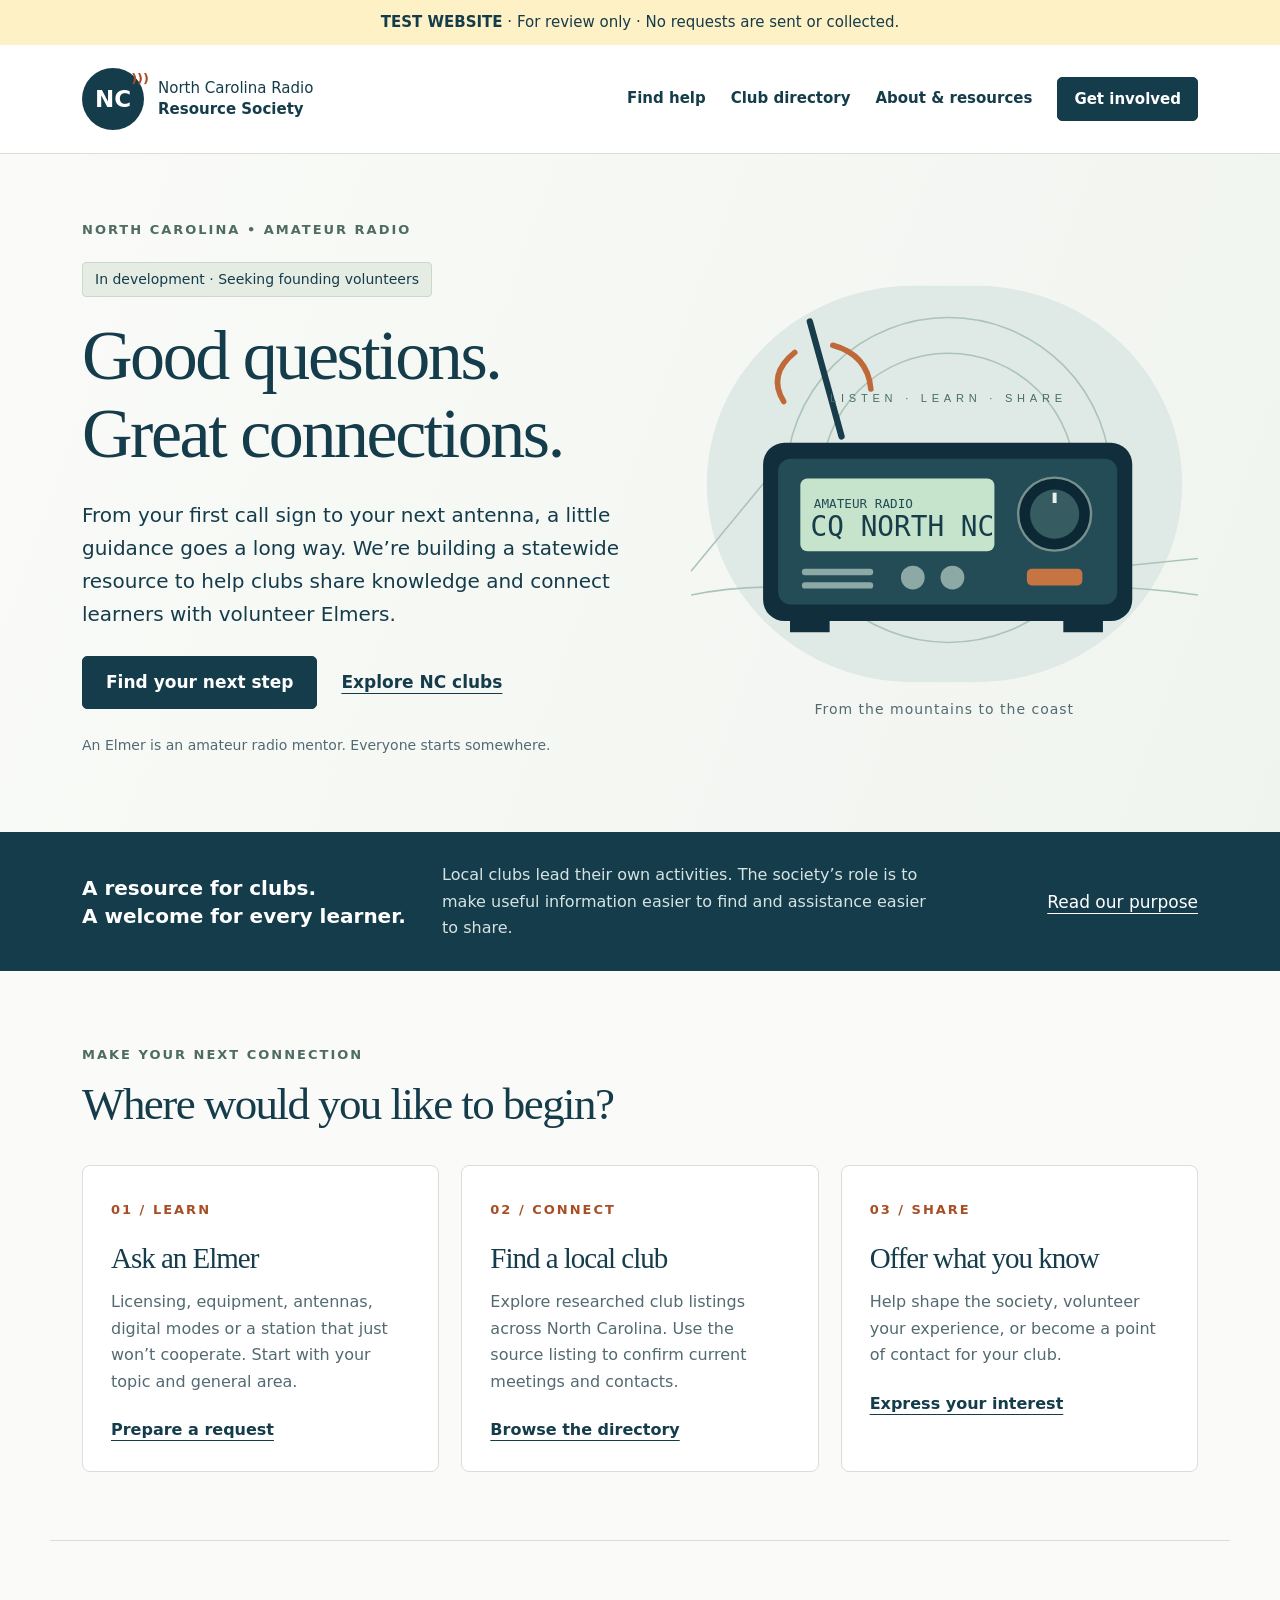
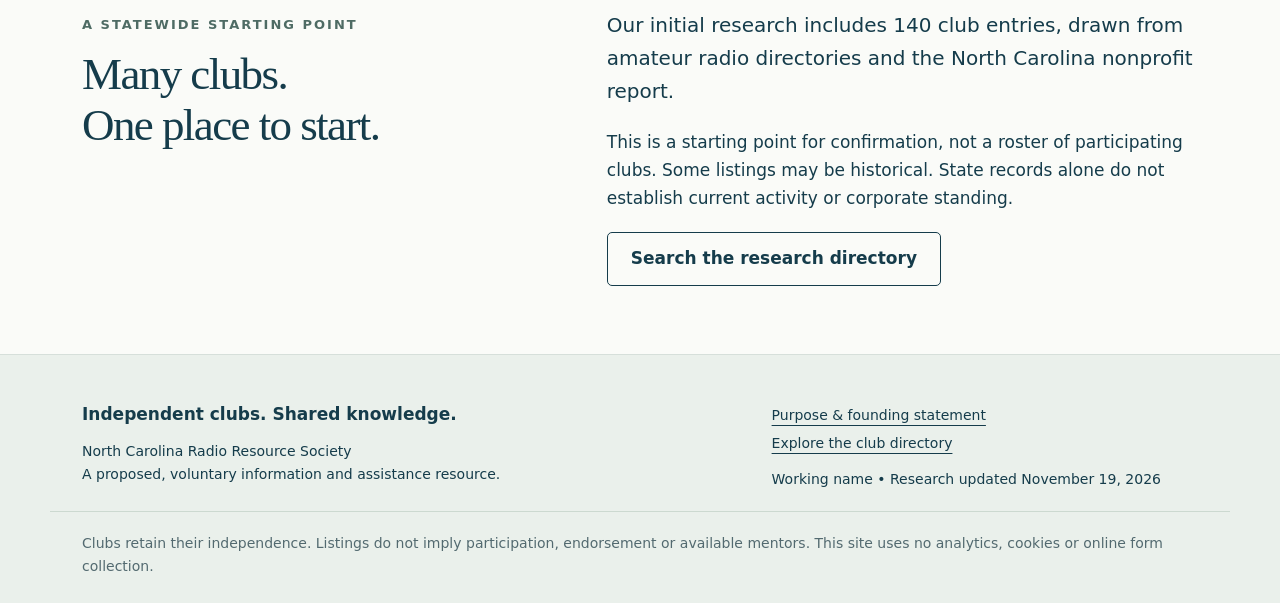
==== index.html @ 80abc83a "Add NCRRS test website with public research directory" ====
<!doctype html><html lang="en"><head><meta charset="utf-8"><meta name="viewport" content="width=device-width, initial-scale=1"><meta name="robots" content="noindex, nofollow"><meta name="description" content="A proposed statewide resource connecting North Carolina amateur radio clubs, learners and volunteer Elmers."><title>Shared knowledge across North Carolina | NCRRS</title><link rel="icon" href="mark.svg" type="image/svg+xml"><link rel="stylesheet" href="style.css"></head><body><aside style="background:#fff1c6;color:#153c4b;text-align:center;padding:10px 20px;font-size:15px" aria-label="Test site notice"><strong>TEST WEBSITE</strong> · For review only · No requests are sent or collected.</aside><a class="skip" href="#main">Skip to content</a><header><div class="wrap nav"><a class="brand" href="index.html"><span class="brand-icon" aria-hidden="true">NC<span>)))</span></span><span>North Carolina Radio<br><b>Resource Society</b></span></a><nav aria-label="Main navigation"><a href="help.html">Find help</a><a href="directory.html">Club directory</a><a href="about.html">About &amp; resources</a><a class="button small" href="help.html#prepare">Get involved</a></nav></div></header><main id="main"><section class="hero"><div class="wrap hero-grid"><div><span class="eyebrow">NORTH CAROLINA • AMATEUR RADIO</span><p class="status">In development · Seeking founding volunteers</p><h1>Good questions.<br>Great connections.</h1><p class="lead">From your first call sign to your next antenna, a little guidance goes a long way. We’re building a statewide resource to help clubs share knowledge and connect learners with volunteer Elmers.</p><div class="actions"><a class="button" href="help.html">Find your next step</a><a class="text-link" href="directory.html">Explore NC clubs</a></div><p class="muted">An Elmer is an amateur radio mentor. Everyone starts somewhere.</p></div><div class="art"><img src="radio.svg" alt="Illustration of an amateur radio with signal lines stretching from mountains to coast"><span class="art-caption">From the mountains to the coast</span></div></div></section><section class="band"><div class="wrap band-grid"><strong>A resource for clubs.<br>A welcome for every learner.</strong><p>Local clubs lead their own activities. The society’s role is to make useful information easier to find and assistance easier to share.</p><a href="about.html">Read our purpose</a></div></section><section class="wrap section"><span class="eyebrow">MAKE YOUR NEXT CONNECTION</span><h2>Where would you like to begin?</h2><div class="cards"><article class="card"><span class="number">01 / LEARN</span><h3>Ask an Elmer</h3><p>Licensing, equipment, antennas, digital modes or a station that just won’t cooperate. Start with your topic and general area.</p><a href="help.html">Prepare a request</a></article><article class="card"><span class="number">02 / CONNECT</span><h3>Find a local club</h3><p>Explore researched club listings across North Carolina. Use the source listing to confirm current meetings and contacts.</p><a href="directory.html">Browse the directory</a></article><article class="card"><span class="number">03 / SHARE</span><h3>Offer what you know</h3><p>Help shape the society, volunteer your experience, or become a point of contact for your club.</p><a href="help.html?interest=volunteer#prepare">Express your interest</a></article></div></section><section class="wrap section split"><div><span class="eyebrow">A STATEWIDE STARTING POINT</span><h2>Many clubs.<br>One place to start.</h2></div><div><p class="lead">Our initial research includes 140 club entries, drawn from amateur radio directories and the North Carolina nonprofit report.</p><p>This is a starting point for confirmation, not a roster of participating clubs. Some listings may be historical. State records alone do not establish current activity or corporate standing.</p><a class="button secondary" href="directory.html">Search the research directory</a></div></section></main><footer><div class="wrap footer-grid"><div><strong>Independent clubs. Shared knowledge.</strong><p>North Carolina Radio Resource Society<br>A proposed, voluntary information and assistance resource.</p></div><div><a href="about.html">Purpose &amp; founding statement</a><br><a href="directory.html">Explore the club directory</a><p>Working name • Research updated November 19, 2026</p></div></div><div class="wrap fine">Clubs retain their independence. Listings do not imply participation, endorsement or available mentors. This site uses no analytics, cookies or online form collection.</div></footer><script src="config.js"></script><script src="clubs.js"></script><script src="app.js"></script></body></html>
---- style.css ----
:root{--ink:#153c4b;--muted:#536a70;--paper:#fafbf8;--line:#d6dfda;--accent:#a84e25;--pale:#edf2ec}*{box-sizing:border-box}html{scroll-behavior:smooth}body{margin:0;background:var(--paper);color:var(--ink);font:17px/1.65 system-ui,-apple-system,BlinkMacSystemFont,"Segoe UI",sans-serif}a{color:var(--ink);text-underline-offset:5px}a:hover{color:var(--accent)}button,input,select,textarea{font:inherit}button,a,input,select,textarea{touch-action:manipulation}:focus-visible{outline:3px solid #c27336;outline-offset:4px}.wrap{max-width:1180px;margin:auto;padding:0 32px}header{background:#fff;border-bottom:1px solid var(--line)}.nav{display:flex;align-items:center;justify-content:space-between;min-height:108px;gap:24px}.brand{display:flex;align-items:center;gap:14px;text-decoration:none;font-size:15px;line-height:1.4}.brand-icon{background:var(--ink);color:white;width:62px;height:62px;display:grid;place-content:center;font-size:23px;font-weight:800;border-radius:50%;position:relative}.brand-icon span{position:absolute;top:2px;right:-5px;font-size:13px;color:var(--accent)}nav{display:flex;gap:25px;align-items:center}nav>a{font-size:15px;font-weight:600;text-decoration:none}.button{display:inline-block;border:1px solid var(--ink);background:var(--ink);color:white;padding:13px 23px;border-radius:5px;font-weight:650;text-decoration:none;cursor:pointer;line-height:1.5}.button:hover{background:#286175;color:white}.button.small{padding:10px 16px}.button.secondary{background:transparent;color:var(--ink)}.button.secondary:hover{background:var(--pale)}h1,h2,h3{font-family:Georgia,"Times New Roman",serif;font-weight:400;line-height:1.12;letter-spacing:-.035em}h1{font-size:clamp(42px,5.5vw,70px);margin:20px 0 25px}h2{font-size:clamp(32px,4vw,45px);margin:12px 0 28px}h3{font-size:29px;margin:20px 0 15px}p{margin:0 0 20px}.lead{font-size:20px;line-height:1.65}.narrow{max-width:780px}.muted,.fine{color:var(--muted);font-size:14px}.eyebrow{font-size:13px;letter-spacing:2px;font-weight:750;color:#4e6b64}.hero{padding:60px 0 55px;background:linear-gradient(110deg,#fafbf8,#f0f4ef)}.hero-grid{display:grid;grid-template-columns:1.15fr 1fr;gap:25px;align-items:center}.status{display:table;background:#e5ece3;border:1px solid #cbd9c8;padding:5px 12px;border-radius:4px;margin:20px 0 0;font-size:14px}.actions{display:flex;align-items:center;gap:24px;flex-wrap:wrap;margin:25px 0}.text-link{font-weight:650}.art img{width:100%;display:block}.art-caption{display:block;text-align:center;font-size:14px;color:var(--muted);letter-spacing:1px}.band{background:var(--ink);color:white;padding:30px 0}.band-grid{display:grid;grid-template-columns:1fr 1.5fr .7fr;gap:30px;align-items:center}.band strong{font-size:20px;line-height:1.4}.band p{margin:0;font-size:16px;color:#d6e3e3}.band a{color:#fff;justify-self:end}.section{padding-top:68px;padding-bottom:68px}.cards{display:grid;grid-template-columns:repeat(3,1fr);gap:22px;margin-top:35px}.card{padding:28px;border:1px solid var(--line);border-radius:8px;background:white}.card p{color:var(--muted);font-size:16px}.card a{font-size:16px;font-weight:600}.number{font-size:13px;letter-spacing:2px;color:var(--accent);font-weight:700}.split{display:grid;grid-template-columns:1fr 1.3fr;gap:70px}.split.section{border-top:1px solid var(--line)}.notice{padding:24px 28px;background:#eef1e8;border-left:4px solid #ad7444;font-size:16px;margin:30px 0}.notice h2{font-size:32px}.notice p:last-child{margin-bottom:0}.filters{display:grid;grid-template-columns:2fr 1fr 1fr;gap:18px;padding-top:12px}label{display:block;font-size:15px;font-weight:650;margin:18px 0 8px}label span{font-weight:400;color:var(--muted)}input,select,textarea{width:100%;padding:12px;border:1px solid #9cafab;border-radius:4px;background:white;color:var(--ink)}textarea{resize:vertical}form{background:white;border:1px solid var(--line);border-radius:8px;padding:12px 28px 28px}form .button{margin-top:20px}form .actions .button{margin-top:0}form .muted{margin-top:12px}.results-heading{display:flex;align-items:center;justify-content:space-between;margin:25px 0 15px}.results-heading p{margin:0}.plain{background:none;border:none;color:var(--ink);padding:5px 0;text-decoration:underline;text-underline-offset:5px;cursor:pointer}.club-list{display:grid;grid-template-columns:1fr 1fr;gap:16px}.club{padding:24px;background:#fff;border:1px solid var(--line);border-radius:6px}.club h2{font-size:25px;margin:0 0 12px;line-height:1.25}.club p{font-size:15px;margin:8px 0}.badge{display:inline-block;font-size:13px;padding:3px 9px;border-radius:3px;background:#e5eee7;color:#28583e}.badge.unknown{background:#fff1c6;color:#624a15}.source-link{font-size:15px}.empty{padding:30px;border:1px solid var(--line);grid-column:1/-1}.club-list+.muted{margin-top:28px}footer{background:#eaf0eb;padding:45px 0 25px;border-top:1px solid var(--line)}.footer-grid{display:grid;grid-template-columns:1.5fr 1fr;gap:50px}.footer-grid p{font-size:14px;margin-top:12px}.footer-grid a{font-size:14px}.fine{padding-top:20px;border-top:1px solid #ccd9d0}.skip{position:absolute;left:15px;top:-100px;z-index:10;background:white;padding:15px}.skip:focus{top:10px}[hidden]{display:none!important}#prepare{scroll-margin-top:25px}#copy-status{font-size:15px;color:#31593d}
@media(max-width:900px){.nav{flex-wrap:wrap;padding-top:20px;padding-bottom:20px}nav{gap:20px;flex-wrap:wrap}.hero-grid{grid-template-columns:1fr 0.8fr}h1{font-size:49px}.band-grid{grid-template-columns:1fr 1.6fr}.band a{justify-self:start}.cards{gap:12px}.card{padding:20px}.split{gap:35px}.filters{grid-template-columns:1fr 1fr}.filters>div:first-child{grid-column:1/-1}}
@media(max-width:650px){.wrap{padding-left:22px;padding-right:22px}.nav{gap:20px}.brand{font-size:14px}.brand-icon{width:50px;height:50px}nav{gap:15px}nav>a{font-size:14px}.button.small{padding:7px 10px}.hero{padding:35px 0}.hero-grid,.split,.cards,.club-list,.footer-grid,.band-grid{grid-template-columns:1fr}.hero-grid{gap:10px}.art{max-width:400px;margin:auto}.art img{max-height:310px}.hero h1{font-size:49px}.lead{font-size:18px}.section{padding-top:45px;padding-bottom:45px}.cards{gap:16px}.split{gap:20px}.band-grid{gap:18px}.band a{justify-self:start}.filters{grid-template-columns:1fr}.filters>div:first-child{grid-column:auto}.filters{gap:0}.form-layout form{padding:8px 20px 20px}.notice{padding:20px}.actions{gap:18px}.footer-grid{gap:20px}h1{font-size:43px}.fine{margin-top:15px}}
@media(prefers-reduced-motion:reduce){html{scroll-behavior:auto}}
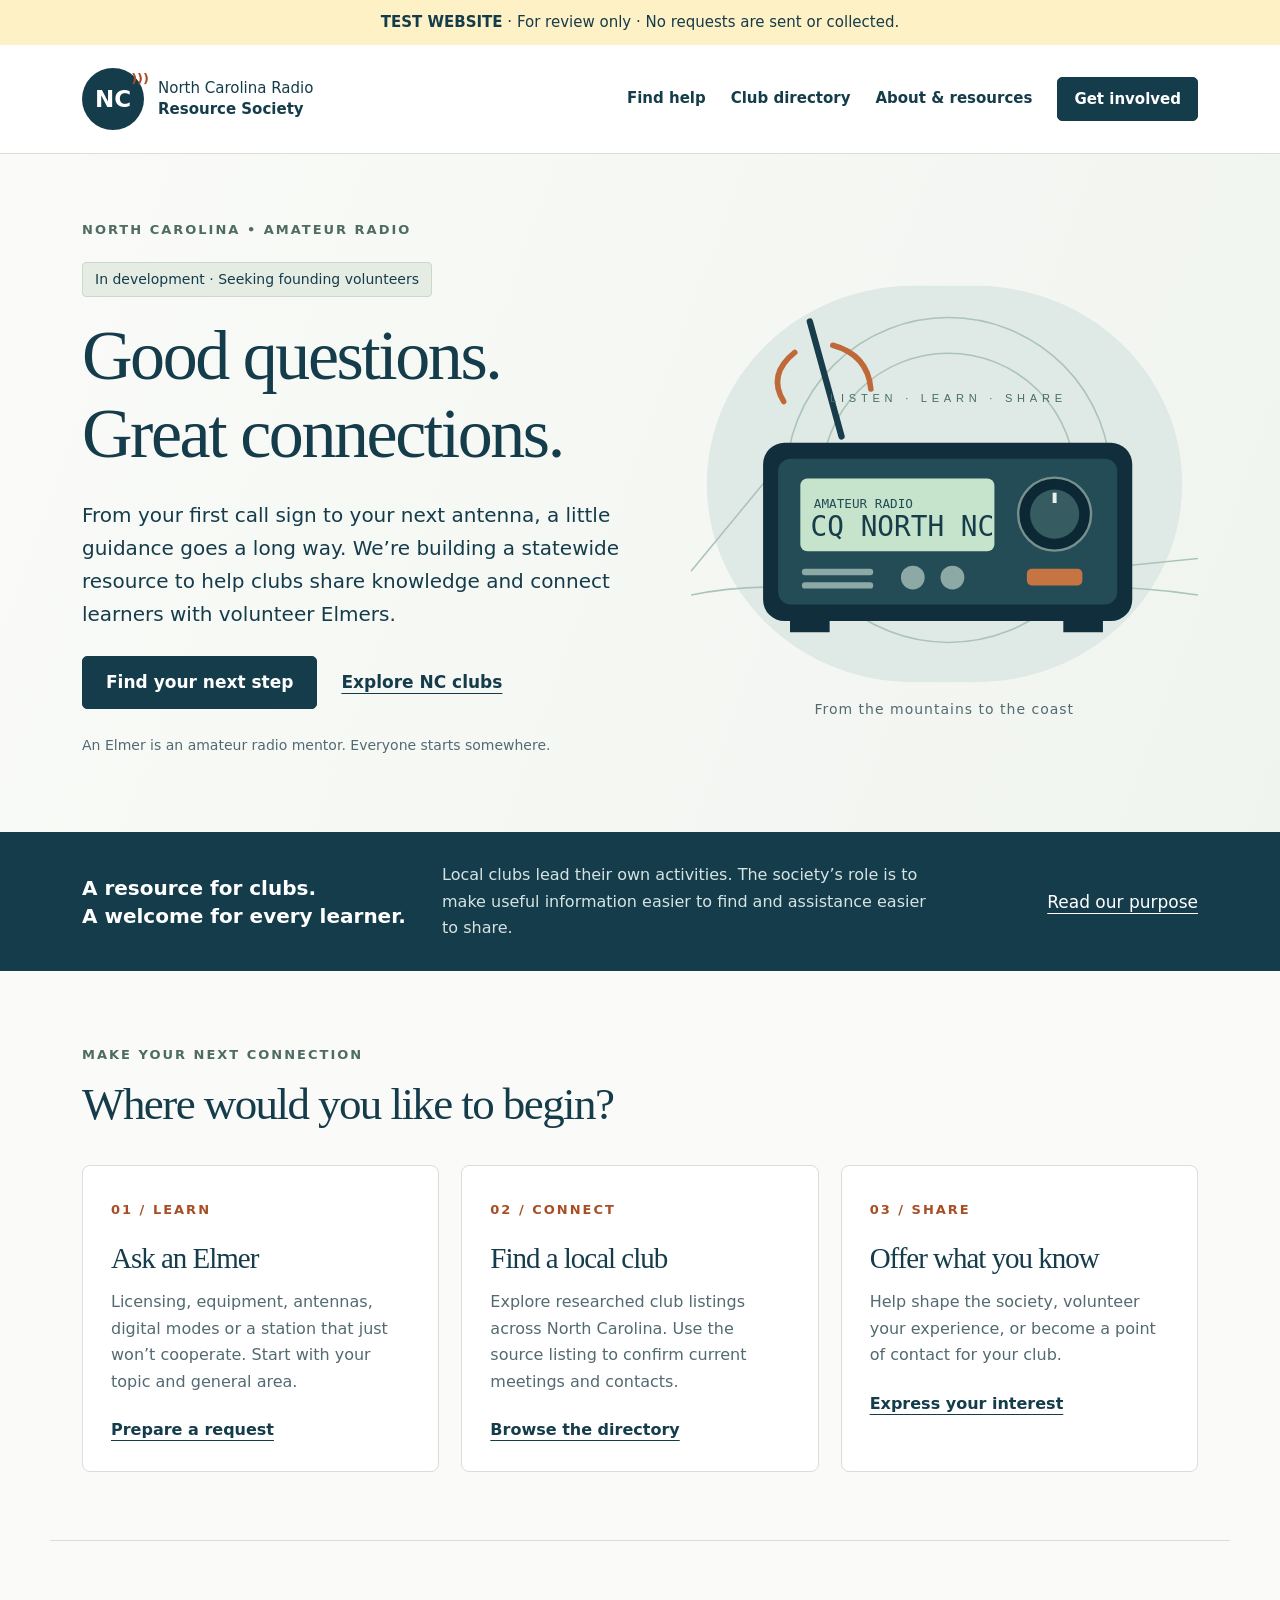
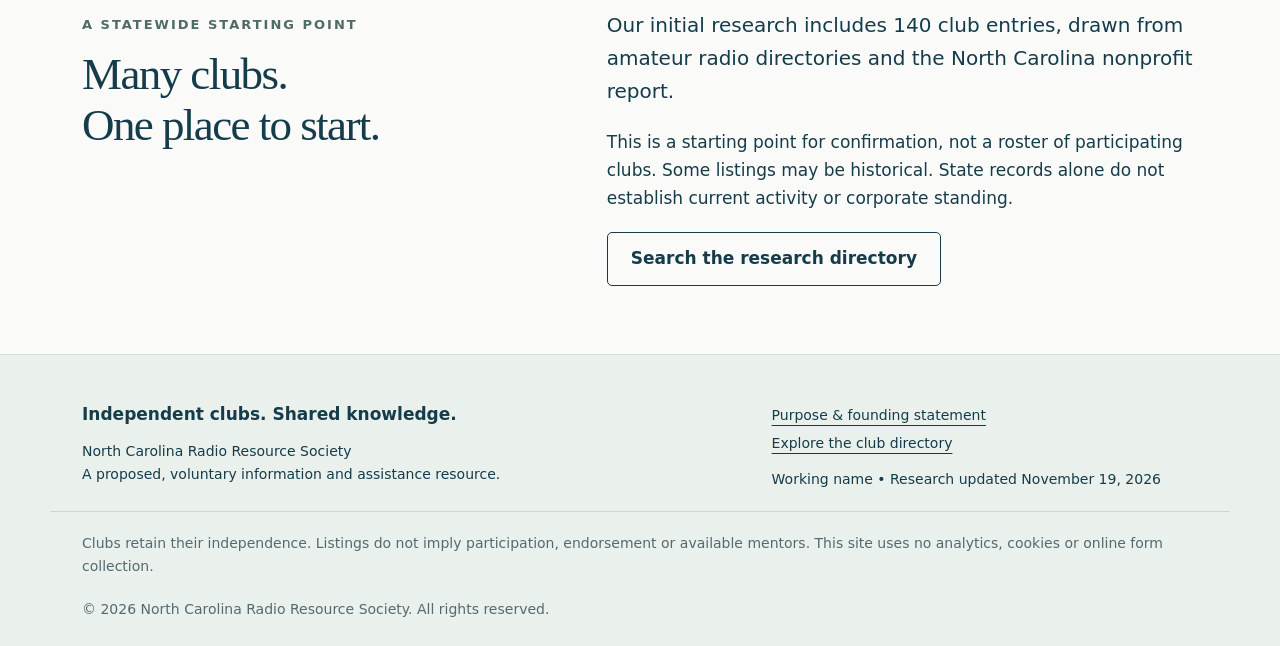
==== commit 322a8c81: "Add society copyright notice to all website footers" ====
--- a/index.html
+++ b/index.html
@@ -1 +1 @@
-<!doctype html><html lang="en"><head><meta charset="utf-8"><meta name="viewport" content="width=device-width, initial-scale=1"><meta name="robots" content="noindex, nofollow"><meta name="description" content="A proposed statewide resource connecting North Carolina amateur radio clubs, learners and volunteer Elmers."><title>Shared knowledge across North Carolina | NCRRS</title><link rel="icon" href="mark.svg" type="image/svg+xml"><link rel="stylesheet" href="style.css"></head><body><aside style="background:#fff1c6;color:#153c4b;text-align:center;padding:10px 20px;font-size:15px" aria-label="Test site notice"><strong>TEST WEBSITE</strong> · For review only · No requests are sent or collected.</aside><a class="skip" href="#main">Skip to content</a><header><div class="wrap nav"><a class="brand" href="index.html"><span class="brand-icon" aria-hidden="true">NC<span>)))</span></span><span>North Carolina Radio<br><b>Resource Society</b></span></a><nav aria-label="Main navigation"><a href="help.html">Find help</a><a href="directory.html">Club directory</a><a href="about.html">About &amp; resources</a><a class="button small" href="help.html#prepare">Get involved</a></nav></div></header><main id="main"><section class="hero"><div class="wrap hero-grid"><div><span class="eyebrow">NORTH CAROLINA • AMATEUR RADIO</span><p class="status">In development · Seeking founding volunteers</p><h1>Good questions.<br>Great connections.</h1><p class="lead">From your first call sign to your next antenna, a little guidance goes a long way. We’re building a statewide resource to help clubs share knowledge and connect learners with volunteer Elmers.</p><div class="actions"><a class="button" href="help.html">Find your next step</a><a class="text-link" href="directory.html">Explore NC clubs</a></div><p class="muted">An Elmer is an amateur radio mentor. Everyone starts somewhere.</p></div><div class="art"><img src="radio.svg" alt="Illustration of an amateur radio with signal lines stretching from mountains to coast"><span class="art-caption">From the mountains to the coast</span></div></div></section><section class="band"><div class="wrap band-grid"><strong>A resource for clubs.<br>A welcome for every learner.</strong><p>Local clubs lead their own activities. The society’s role is to make useful information easier to find and assistance easier to share.</p><a href="about.html">Read our purpose</a></div></section><section class="wrap section"><span class="eyebrow">MAKE YOUR NEXT CONNECTION</span><h2>Where would you like to begin?</h2><div class="cards"><article class="card"><span class="number">01 / LEARN</span><h3>Ask an Elmer</h3><p>Licensing, equipment, antennas, digital modes or a station that just won’t cooperate. Start with your topic and general area.</p><a href="help.html">Prepare a request</a></article><article class="card"><span class="number">02 / CONNECT</span><h3>Find a local club</h3><p>Explore researched club listings across North Carolina. Use the source listing to confirm current meetings and contacts.</p><a href="directory.html">Browse the directory</a></article><article class="card"><span class="number">03 / SHARE</span><h3>Offer what you know</h3><p>Help shape the society, volunteer your experience, or become a point of contact for your club.</p><a href="help.html?interest=volunteer#prepare">Express your interest</a></article></div></section><section class="wrap section split"><div><span class="eyebrow">A STATEWIDE STARTING POINT</span><h2>Many clubs.<br>One place to start.</h2></div><div><p class="lead">Our initial research includes 140 club entries, drawn from amateur radio directories and the North Carolina nonprofit report.</p><p>This is a starting point for confirmation, not a roster of participating clubs. Some listings may be historical. State records alone do not establish current activity or corporate standing.</p><a class="button secondary" href="directory.html">Search the research directory</a></div></section></main><footer><div class="wrap footer-grid"><div><strong>Independent clubs. Shared knowledge.</strong><p>North Carolina Radio Resource Society<br>A proposed, voluntary information and assistance resource.</p></div><div><a href="about.html">Purpose &amp; founding statement</a><br><a href="directory.html">Explore the club directory</a><p>Working name • Research updated November 19, 2026</p></div></div><div class="wrap fine">Clubs retain their independence. Listings do not imply participation, endorsement or available mentors. This site uses no analytics, cookies or online form collection.</div></footer><script src="config.js"></script><script src="clubs.js"></script><script src="app.js"></script></body></html>+<!doctype html><html lang="en"><head><meta charset="utf-8"><meta name="viewport" content="width=device-width, initial-scale=1"><meta name="robots" content="noindex, nofollow"><meta name="description" content="A proposed statewide resource connecting North Carolina amateur radio clubs, learners and volunteer Elmers."><title>Shared knowledge across North Carolina | NCRRS</title><link rel="icon" href="mark.svg" type="image/svg+xml"><link rel="stylesheet" href="style.css"></head><body><aside style="background:#fff1c6;color:#153c4b;text-align:center;padding:10px 20px;font-size:15px" aria-label="Test site notice"><strong>TEST WEBSITE</strong> · For review only · No requests are sent or collected.</aside><a class="skip" href="#main">Skip to content</a><header><div class="wrap nav"><a class="brand" href="index.html"><span class="brand-icon" aria-hidden="true">NC<span>)))</span></span><span>North Carolina Radio<br><b>Resource Society</b></span></a><nav aria-label="Main navigation"><a href="help.html">Find help</a><a href="directory.html">Club directory</a><a href="about.html">About &amp; resources</a><a class="button small" href="help.html#prepare">Get involved</a></nav></div></header><main id="main"><section class="hero"><div class="wrap hero-grid"><div><span class="eyebrow">NORTH CAROLINA • AMATEUR RADIO</span><p class="status">In development · Seeking founding volunteers</p><h1>Good questions.<br>Great connections.</h1><p class="lead">From your first call sign to your next antenna, a little guidance goes a long way. We’re building a statewide resource to help clubs share knowledge and connect learners with volunteer Elmers.</p><div class="actions"><a class="button" href="help.html">Find your next step</a><a class="text-link" href="directory.html">Explore NC clubs</a></div><p class="muted">An Elmer is an amateur radio mentor. Everyone starts somewhere.</p></div><div class="art"><img src="radio.svg" alt="Illustration of an amateur radio with signal lines stretching from mountains to coast"><span class="art-caption">From the mountains to the coast</span></div></div></section><section class="band"><div class="wrap band-grid"><strong>A resource for clubs.<br>A welcome for every learner.</strong><p>Local clubs lead their own activities. The society’s role is to make useful information easier to find and assistance easier to share.</p><a href="about.html">Read our purpose</a></div></section><section class="wrap section"><span class="eyebrow">MAKE YOUR NEXT CONNECTION</span><h2>Where would you like to begin?</h2><div class="cards"><article class="card"><span class="number">01 / LEARN</span><h3>Ask an Elmer</h3><p>Licensing, equipment, antennas, digital modes or a station that just won’t cooperate. Start with your topic and general area.</p><a href="help.html">Prepare a request</a></article><article class="card"><span class="number">02 / CONNECT</span><h3>Find a local club</h3><p>Explore researched club listings across North Carolina. Use the source listing to confirm current meetings and contacts.</p><a href="directory.html">Browse the directory</a></article><article class="card"><span class="number">03 / SHARE</span><h3>Offer what you know</h3><p>Help shape the society, volunteer your experience, or become a point of contact for your club.</p><a href="help.html?interest=volunteer#prepare">Express your interest</a></article></div></section><section class="wrap section split"><div><span class="eyebrow">A STATEWIDE STARTING POINT</span><h2>Many clubs.<br>One place to start.</h2></div><div><p class="lead">Our initial research includes 140 club entries, drawn from amateur radio directories and the North Carolina nonprofit report.</p><p>This is a starting point for confirmation, not a roster of participating clubs. Some listings may be historical. State records alone do not establish current activity or corporate standing.</p><a class="button secondary" href="directory.html">Search the research directory</a></div></section></main><footer><div class="wrap footer-grid"><div><strong>Independent clubs. Shared knowledge.</strong><p>North Carolina Radio Resource Society<br>A proposed, voluntary information and assistance resource.</p></div><div><a href="about.html">Purpose &amp; founding statement</a><br><a href="directory.html">Explore the club directory</a><p>Working name • Research updated November 19, 2026</p></div></div><div class="wrap fine">Clubs retain their independence. Listings do not imply participation, endorsement or available mentors. This site uses no analytics, cookies or online form collection.</div><p class="wrap muted" style="margin-top:20px;margin-bottom:0">&copy; 2026 North Carolina Radio Resource Society. All rights reserved.</p></footer><script src="config.js"></script><script src="clubs.js"></script><script src="app.js"></script></body></html>
